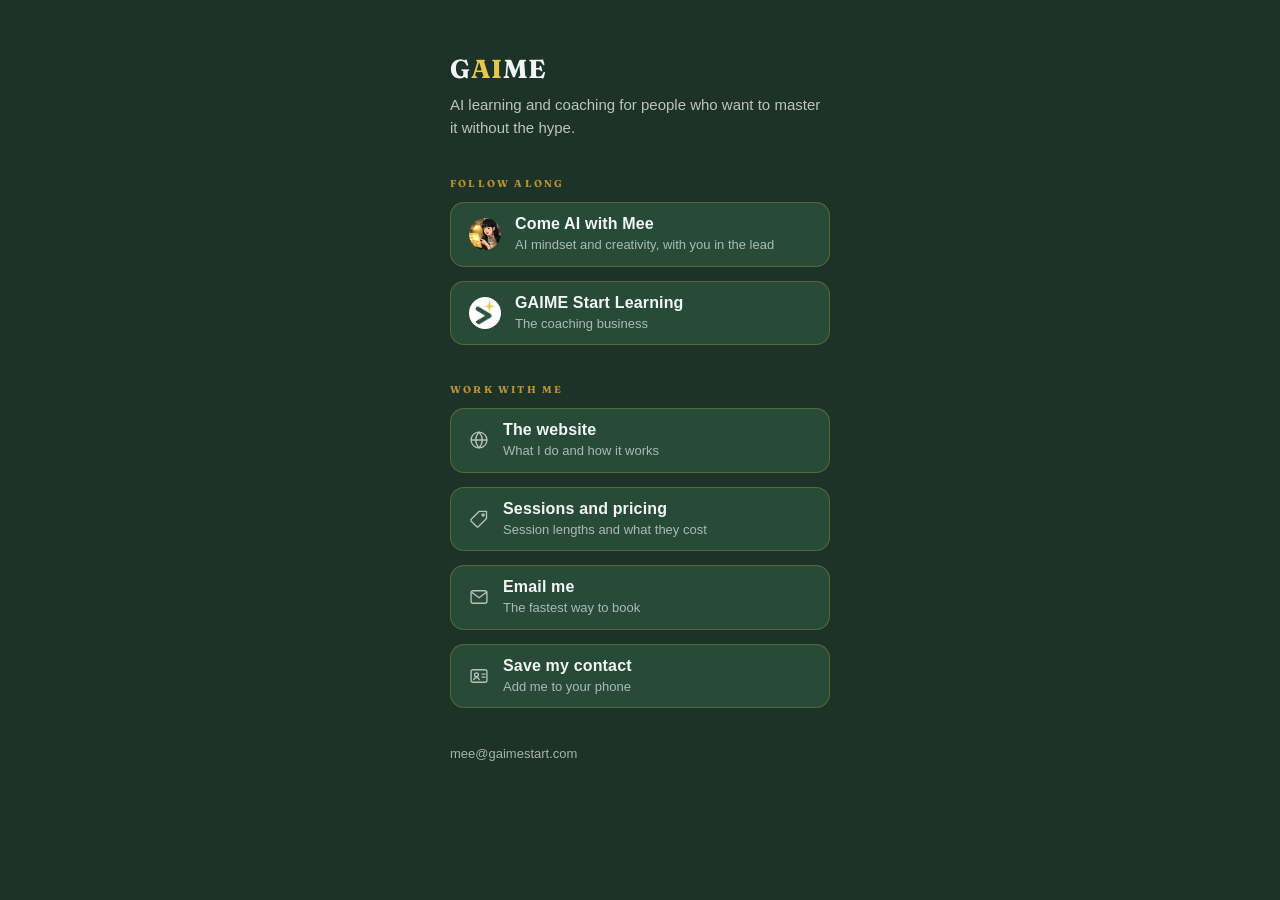
==== tap/index.html @ b0d34ef3 "Move tap.html to tap/index.html for cleaner URL - Reorganize tap page into tap/ folder as index.html" ====
<!DOCTYPE html>
<html lang="en"><head>
<meta charset="utf-8">
<meta name="viewport" content="width=device-width, initial-scale=1">
<meta name="robots" content="noindex, nofollow">
<title>GAIME Start</title>
<link rel="preconnect" href="https://fonts.googleapis.com">
<link rel="preconnect" href="https://fonts.gstatic.com" crossorigin="">
<link rel="stylesheet" href="https://fonts.googleapis.com/css2?family=Fraunces:opsz,wght@9..144,700&display=swap">
<style>
:root{--espresso:#1d3327;--walnut:#284b37;--offwhite:#f2f5f5;--coin:#e8c84a;--honey:#b89234}
*{box-sizing:border-box;margin:0;padding:0}
html,body{background:var(--espresso)}
body{min-height:100vh;display:flex;justify-content:center;font-family:-apple-system,BlinkMacSystemFont,"Segoe UI",Roboto,Helvetica,Arial,sans-serif;color:var(--offwhite);-webkit-font-smoothing:antialiased;padding:56px 20px 44px}
main{width:100%;max-width:380px}
.wordmark{font-family:"Fraunces",Georgia,serif;font-weight:700;font-size:26px;letter-spacing:.02em;line-height:1}
.wordmark span{color:var(--coin)}
.intro{margin-top:12px;font-size:15px;line-height:1.5;opacity:.75;text-wrap:pretty}
.label-sec{display:block;font-family:"Fraunces",Georgia,serif;font-weight:700;font-size:10px;text-transform:uppercase;letter-spacing:.22em;color:var(--honey);margin:38px 0 12px}
.links{display:flex;flex-direction:column;gap:14px}
a.btn{display:flex;align-items:center;gap:14px;min-height:64px;padding:12px 18px;background:var(--walnut);border:1px solid rgba(201,165,68,.3);border-radius:14px;text-decoration:none;color:var(--offwhite)}
a.btn svg{flex:none;width:20px;height:20px;opacity:.7}
a.btn img{flex:none;width:32px;height:32px;border-radius:50%;object-fit:cover}
a.btn img.logo{background:#fff;object-fit:contain;padding:3px}
.txt{display:flex;flex-direction:column;gap:3px;min-width:0}
.label{font-size:16px;font-weight:600;letter-spacing:.01em}
.sub{font-size:13px;line-height:1.35;opacity:.65}
footer{margin-top:38px;font-size:13px}
footer a{color:var(--offwhite);opacity:.65;text-decoration:none}
</style>
</head>
<body>

<main>
<header>
<div class="wordmark">G<span>AI</span>ME</div>
<p class="intro">AI learning and coaching for people who want to master it without the hype.</p>
</header>
<span class="label-sec">Follow Along</span>
<nav class="links">
<a class="btn" href="https://instagram.com/comeaiwithmee"><img src="../comeaiwithmee.jpg" width="32" height="32" loading="lazy" alt=""><span class="txt"><span class="label">Come AI with Mee</span><span class="sub">AI mindset and creativity, with you in the lead</span></span></a>
<a class="btn" href="https://instagram.com/gaime.start"><img class="logo" src="../gaimestart.jpg" width="32" height="32" loading="lazy" alt=""><span class="txt"><span class="label">GAIME Start Learning</span><span class="sub">The coaching business</span></span></a>
</nav>
<span class="label-sec">Work With Me</span>
<nav class="links">
<a class="btn" href="https://gaimestart.com"><svg viewBox="0 0 24 24" fill="none" stroke="currentColor" stroke-width="1.6" stroke-linecap="round" stroke-linejoin="round" aria-hidden="true"><circle cx="12" cy="12" r="9.5"></circle><path d="M2.6 12h18.8"></path><path d="M12 2.5c2.6 2.8 3.9 6 3.9 9.5s-1.3 6.7-3.9 9.5c-2.6-2.8-3.9-6-3.9-9.5s1.3-6.7 3.9-9.5z"></path></svg><span class="txt"><span class="label">The website</span><span class="sub">What I do and how it works</span></span></a>
<a class="btn" href="https://gaimestart.com/#pricing"><svg viewBox="0 0 24 24" fill="none" stroke="currentColor" stroke-width="1.6" stroke-linecap="round" stroke-linejoin="round" aria-hidden="true"><path d="M12.3 2.8H21v8.7l-9.6 9.6a1.6 1.6 0 0 1-2.3 0l-6.4-6.4a1.6 1.6 0 0 1 0-2.3z"></path><circle cx="16.9" cy="7.1" r="1.3"></circle></svg><span class="txt"><span class="label">Sessions and pricing</span><span class="sub">Session lengths and what they cost</span></span></a>
<a class="btn" href="mailto:mee@gaimestart.com?subject=Session%20enquiry"><svg viewBox="0 0 24 24" fill="none" stroke="currentColor" stroke-width="1.6" stroke-linecap="round" stroke-linejoin="round" aria-hidden="true"><rect x="2.5" y="4.5" width="19" height="15" rx="2.5"></rect><path d="M3.2 6.3 12 13l8.8-6.7"></path></svg><span class="txt"><span class="label">Email me</span><span class="sub">The fastest way to book</span></span></a>
<a class="btn" href="/mee.vcf"><svg viewBox="0 0 24 24" fill="none" stroke="currentColor" stroke-width="1.6" stroke-linecap="round" stroke-linejoin="round" aria-hidden="true"><rect x="2.5" y="4.5" width="19" height="15" rx="2.5"></rect><circle cx="9" cy="10.6" r="2.3"></circle><path d="M5.6 16.4c.6-1.6 1.9-2.4 3.4-2.4s2.8.8 3.4 2.4"></path><path d="M15.6 9.8h3.6M15.6 13.3h3.6"></path></svg><span class="txt"><span class="label">Save my contact</span><span class="sub">Add me to your phone</span></span></a>
</nav>
<footer><a href="mailto:mee@gaimestart.com">mee@gaimestart.com</a></footer>
</main>


</body></html>
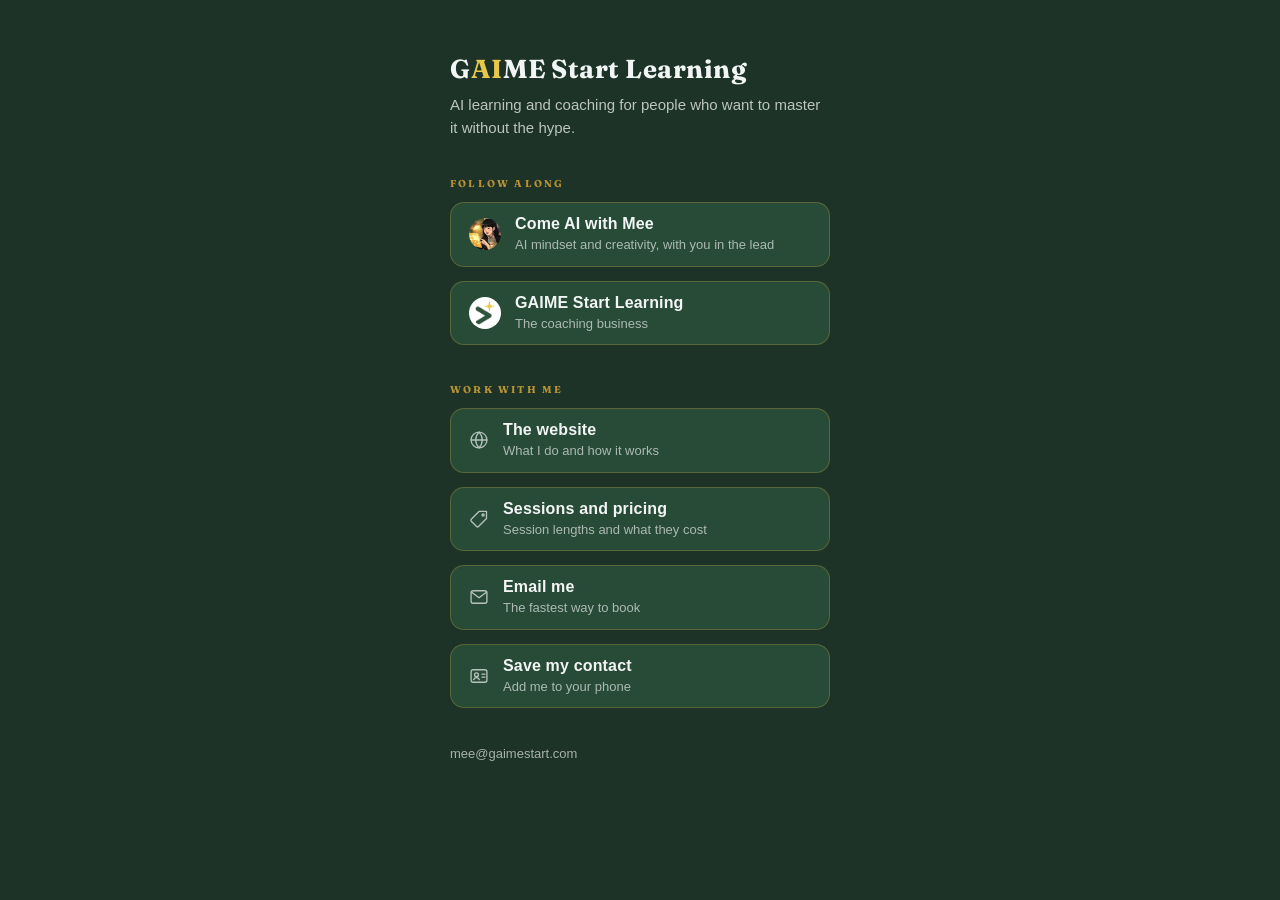
==== commit 9a6e4fa5: "Update wordmark to show full name on page Co-Authored-By: Claude Haiku 4.5 <noreply@anthropic.com>" ====
--- a/tap/index.html
+++ b/tap/index.html
@@ -3,7 +3,7 @@
 <meta charset="utf-8">
 <meta name="viewport" content="width=device-width, initial-scale=1">
 <meta name="robots" content="noindex, nofollow">
-<title>GAIME Start</title>
+<title>GAIME Start Learning</title>
 <link rel="preconnect" href="https://fonts.googleapis.com">
 <link rel="preconnect" href="https://fonts.gstatic.com" crossorigin="">
 <link rel="stylesheet" href="https://fonts.googleapis.com/css2?family=Fraunces:opsz,wght@9..144,700&display=swap">
@@ -33,7 +33,7 @@
 
 <main>
 <header>
-<div class="wordmark">G<span>AI</span>ME</div>
+<div class="wordmark">G<span>AI</span>ME Start Learning</div>
 <p class="intro">AI learning and coaching for people who want to master it without the hype.</p>
 </header>
 <span class="label-sec">Follow Along</span>
@@ -44,7 +44,7 @@
 <span class="label-sec">Work With Me</span>
 <nav class="links">
 <a class="btn" href="https://gaimestart.com"><svg viewBox="0 0 24 24" fill="none" stroke="currentColor" stroke-width="1.6" stroke-linecap="round" stroke-linejoin="round" aria-hidden="true"><circle cx="12" cy="12" r="9.5"></circle><path d="M2.6 12h18.8"></path><path d="M12 2.5c2.6 2.8 3.9 6 3.9 9.5s-1.3 6.7-3.9 9.5c-2.6-2.8-3.9-6-3.9-9.5s1.3-6.7 3.9-9.5z"></path></svg><span class="txt"><span class="label">The website</span><span class="sub">What I do and how it works</span></span></a>
-<a class="btn" href="https://gaimestart.com/#pricing"><svg viewBox="0 0 24 24" fill="none" stroke="currentColor" stroke-width="1.6" stroke-linecap="round" stroke-linejoin="round" aria-hidden="true"><path d="M12.3 2.8H21v8.7l-9.6 9.6a1.6 1.6 0 0 1-2.3 0l-6.4-6.4a1.6 1.6 0 0 1 0-2.3z"></path><circle cx="16.9" cy="7.1" r="1.3"></circle></svg><span class="txt"><span class="label">Sessions and pricing</span><span class="sub">Session lengths and what they cost</span></span></a>
+<a class="btn" href="../pricing.html"><svg viewBox="0 0 24 24" fill="none" stroke="currentColor" stroke-width="1.6" stroke-linecap="round" stroke-linejoin="round" aria-hidden="true"><path d="M12.3 2.8H21v8.7l-9.6 9.6a1.6 1.6 0 0 1-2.3 0l-6.4-6.4a1.6 1.6 0 0 1 0-2.3z"></path><circle cx="16.9" cy="7.1" r="1.3"></circle></svg><span class="txt"><span class="label">Sessions and pricing</span><span class="sub">Session lengths and what they cost</span></span></a>
 <a class="btn" href="mailto:mee@gaimestart.com?subject=Session%20enquiry"><svg viewBox="0 0 24 24" fill="none" stroke="currentColor" stroke-width="1.6" stroke-linecap="round" stroke-linejoin="round" aria-hidden="true"><rect x="2.5" y="4.5" width="19" height="15" rx="2.5"></rect><path d="M3.2 6.3 12 13l8.8-6.7"></path></svg><span class="txt"><span class="label">Email me</span><span class="sub">The fastest way to book</span></span></a>
 <a class="btn" href="/mee.vcf"><svg viewBox="0 0 24 24" fill="none" stroke="currentColor" stroke-width="1.6" stroke-linecap="round" stroke-linejoin="round" aria-hidden="true"><rect x="2.5" y="4.5" width="19" height="15" rx="2.5"></rect><circle cx="9" cy="10.6" r="2.3"></circle><path d="M5.6 16.4c.6-1.6 1.9-2.4 3.4-2.4s2.8.8 3.4 2.4"></path><path d="M15.6 9.8h3.6M15.6 13.3h3.6"></path></svg><span class="txt"><span class="label">Save my contact</span><span class="sub">Add me to your phone</span></span></a>
 </nav>
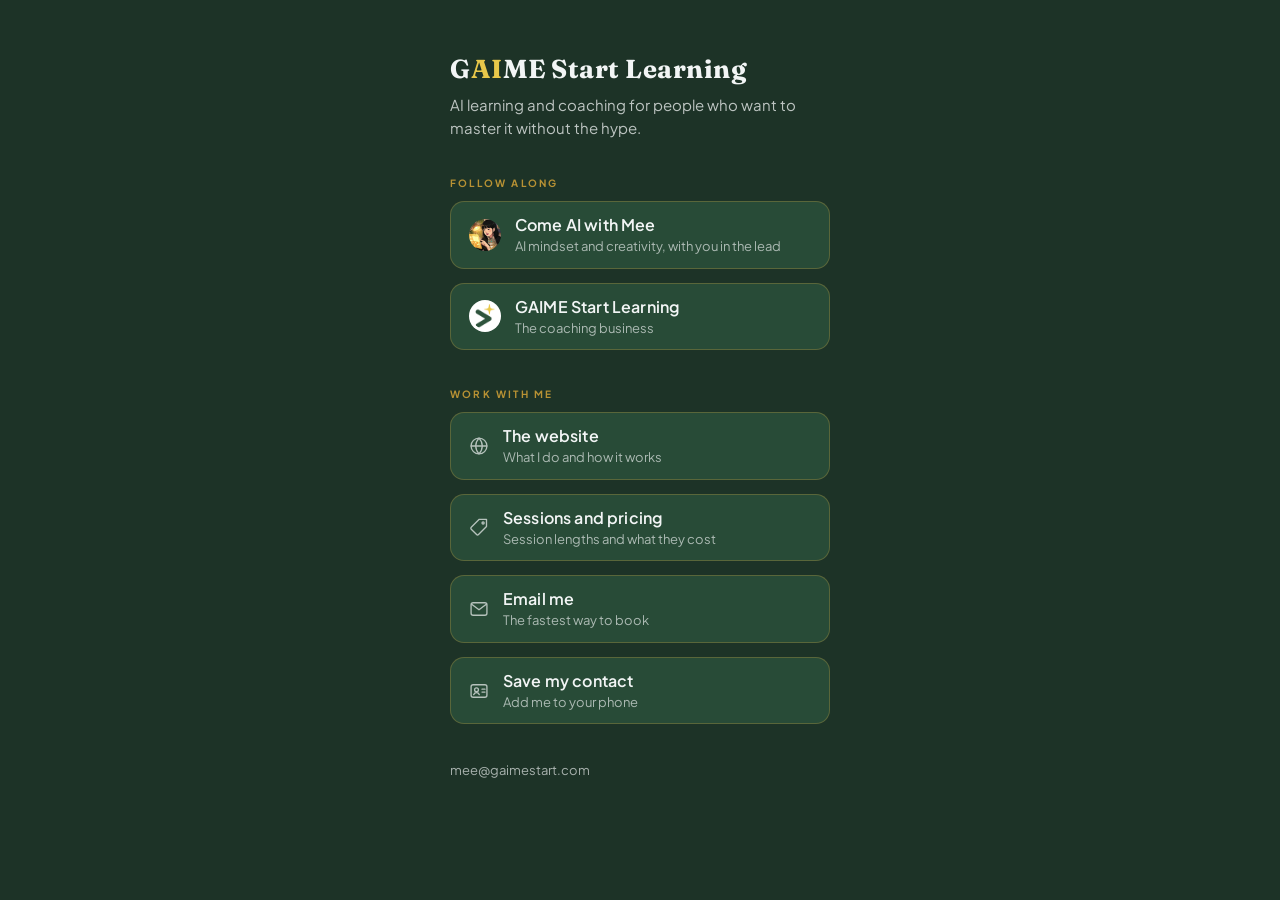
==== commit dcea93d6: "Bring tap page typography onto brand The tap page set body copy in a system sans stack and its secti" ====
--- a/tap/index.html
+++ b/tap/index.html
@@ -4,19 +4,21 @@
 <meta name="viewport" content="width=device-width, initial-scale=1">
 <meta name="robots" content="noindex, nofollow">
 <title>GAIME Start Learning</title>
+<link rel="icon" href="../img/gaime-icon.png" sizes="any">
+<link rel="icon" href="../img/gaime-icon.svg" type="image/svg+xml">
 <link rel="preconnect" href="https://fonts.googleapis.com">
 <link rel="preconnect" href="https://fonts.gstatic.com" crossorigin="">
-<link rel="stylesheet" href="https://fonts.googleapis.com/css2?family=Fraunces:opsz,wght@9..144,700&display=swap">
+<link rel="stylesheet" href="https://fonts.googleapis.com/css2?family=Fraunces:opsz,wght@9..144,700&family=Plus+Jakarta+Sans:wght@400;600;700&display=swap">
 <style>
 :root{--espresso:#1d3327;--walnut:#284b37;--offwhite:#f2f5f5;--coin:#e8c84a;--honey:#b89234}
 *{box-sizing:border-box;margin:0;padding:0}
 html,body{background:var(--espresso)}
-body{min-height:100vh;display:flex;justify-content:center;font-family:-apple-system,BlinkMacSystemFont,"Segoe UI",Roboto,Helvetica,Arial,sans-serif;color:var(--offwhite);-webkit-font-smoothing:antialiased;padding:56px 20px 44px}
+body{min-height:100vh;display:flex;justify-content:center;font-family:"Plus Jakarta Sans","DM Sans",sans-serif;color:var(--offwhite);-webkit-font-smoothing:antialiased;padding:56px 20px 44px}
 main{width:100%;max-width:380px}
 .wordmark{font-family:"Fraunces",Georgia,serif;font-weight:700;font-size:26px;letter-spacing:.02em;line-height:1}
 .wordmark span{color:var(--coin)}
 .intro{margin-top:12px;font-size:15px;line-height:1.5;opacity:.75;text-wrap:pretty}
-.label-sec{display:block;font-family:"Fraunces",Georgia,serif;font-weight:700;font-size:10px;text-transform:uppercase;letter-spacing:.22em;color:var(--honey);margin:38px 0 12px}
+.label-sec{display:block;font-family:"Plus Jakarta Sans","DM Sans",sans-serif;font-weight:700;font-size:10px;text-transform:uppercase;letter-spacing:.22em;color:var(--honey);margin:38px 0 12px}
 .links{display:flex;flex-direction:column;gap:14px}
 a.btn{display:flex;align-items:center;gap:14px;min-height:64px;padding:12px 18px;background:var(--walnut);border:1px solid rgba(201,165,68,.3);border-radius:14px;text-decoration:none;color:var(--offwhite)}
 a.btn svg{flex:none;width:20px;height:20px;opacity:.7}
